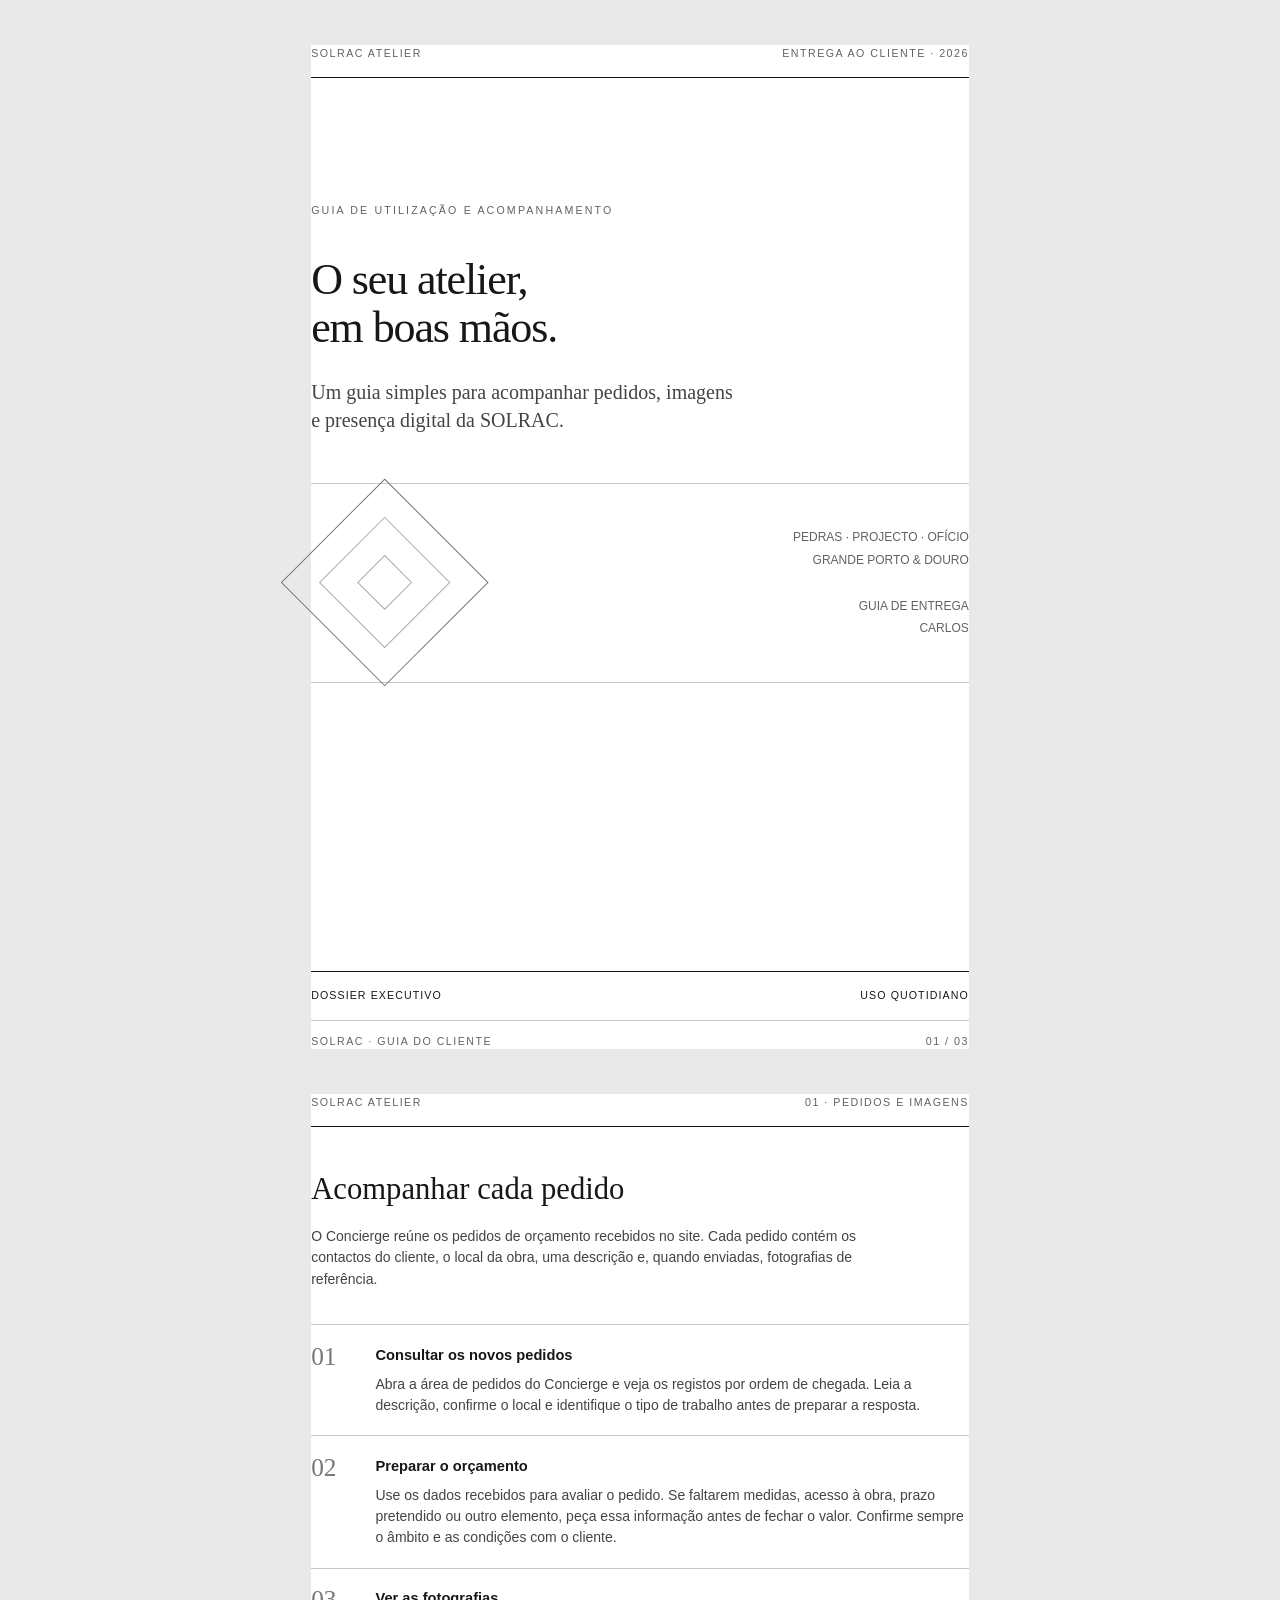
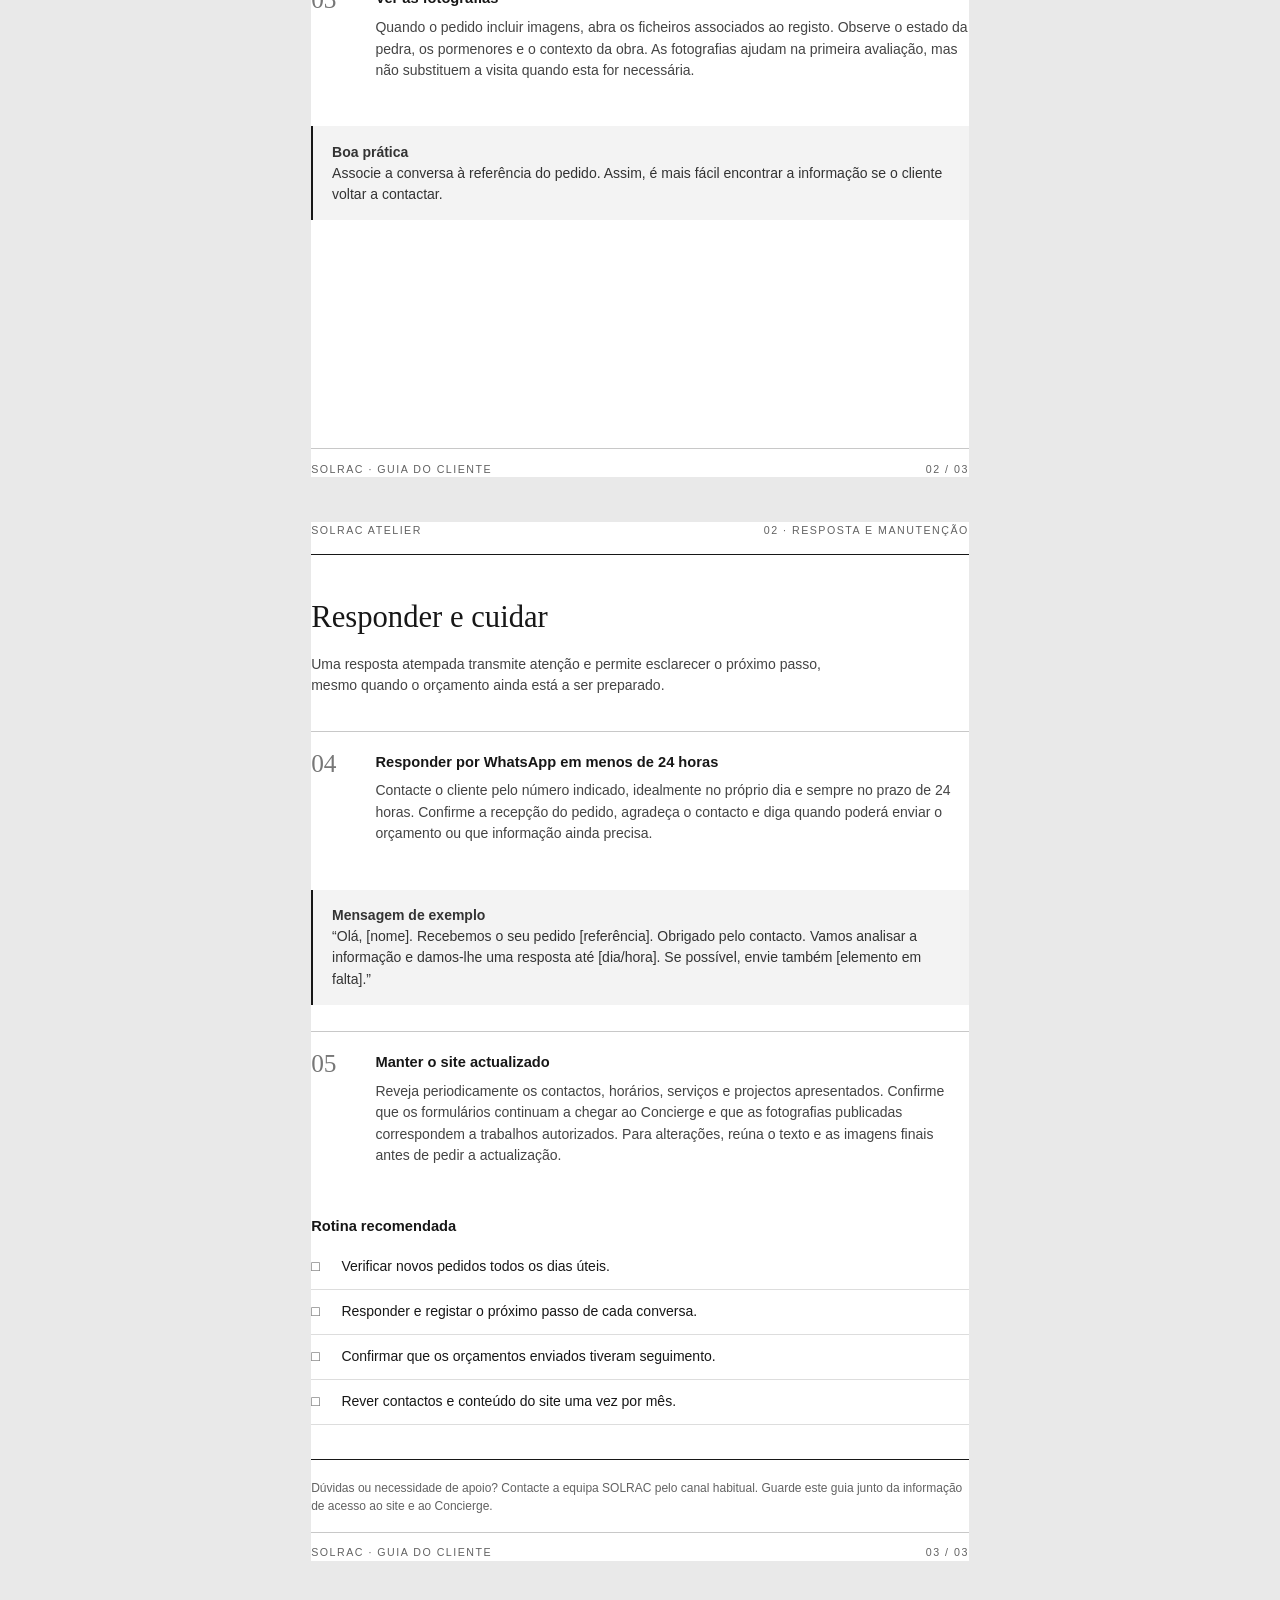
==== docs/dossier_cliente_carlos.html @ 1fbc441d "SOL-12: dossier de entrega y CLI de leads" ====
<!doctype html>
<html lang="pt-PT">
<head>
  <meta charset="utf-8">
  <meta name="viewport" content="width=device-width, initial-scale=1">
  <title>Dossier de entrega | SOLRAC Atelier</title>
  <style>
    @page { size: A4; margin: 17mm 18mm 18mm; }
    :root { color-scheme: light; --ink: #171717; --muted: #626262; --rule: #c8c8c8; --paper: #fff; }
    * { box-sizing: border-box; }
    html, body { margin: 0; background: var(--paper); color: var(--ink); }
    body { font: 10.5pt/1.52 "Arial", "Helvetica Neue", sans-serif; }
    .sheet { position: relative; min-height: 260mm; page-break-after: always; }
    .sheet:last-child { page-break-after: auto; }
    .topline, .folio { display: flex; justify-content: space-between; text-transform: uppercase; letter-spacing: .14em; font-size: 8pt; color: var(--muted); }
    .topline { border-bottom: 1px solid var(--ink); padding-bottom: 4mm; }
    .cover { display: flex; flex-direction: column; justify-content: space-between; min-height: 245mm; padding-top: 33mm; }
    .eyebrow { font-size: 8pt; letter-spacing: .2em; text-transform: uppercase; color: var(--muted); }
    h1, h2, h3, p { margin-top: 0; }
    h1 { max-width: 145mm; margin: 10mm 0 7mm; font: 400 33pt/1.08 Georgia, "Times New Roman", serif; letter-spacing: -.025em; }
    .subtitle { max-width: 115mm; font: 15pt/1.4 Georgia, "Times New Roman", serif; color: #444; }
    .cover-mark { width: 100%; height: 53mm; border-top: 1px solid var(--rule); border-bottom: 1px solid var(--rule); display: flex; align-items: center; justify-content: space-between; margin: 13mm 0; }
    .stone-mark { width: 39mm; height: 39mm; border: 1px solid #777; transform: rotate(45deg); position: relative; }
    .stone-mark::before, .stone-mark::after { content: ""; position: absolute; inset: 7mm; border: 1px solid #aaa; }
    .stone-mark::after { inset: 14mm; }
    .cover-meta { text-align: right; color: var(--muted); font-size: 9pt; line-height: 1.9; }
    .cover-footer { border-top: 1px solid var(--ink); padding-top: 4mm; display: flex; justify-content: space-between; font-size: 8pt; letter-spacing: .1em; text-transform: uppercase; }
    .folio { position: absolute; bottom: 0; left: 0; right: 0; padding-top: 3mm; border-top: 1px solid var(--rule); }
    h2 { font: 400 23pt/1.15 Georgia, "Times New Roman", serif; margin: 12mm 0 5mm; }
    h3 { font-size: 11pt; margin-bottom: 2mm; }
    .intro { color: #444; max-width: 145mm; margin-bottom: 9mm; }
    .step { display: grid; grid-template-columns: 13mm 1fr; gap: 4mm; padding: 5mm 0; border-top: 1px solid var(--rule); break-inside: avoid; }
    .num { font: 19pt/1 Georgia, serif; color: #777; }
    .step p { margin-bottom: 0; color: #444; }
    .note { margin: 7mm 0; padding: 4mm 5mm; border-left: 2px solid var(--ink); background: #f3f3f3; color: #333; break-inside: avoid; }
    .checklist { list-style: none; margin: 0; padding: 0; }
    .checklist li { padding: 3mm 0 3mm 8mm; border-bottom: 1px solid #ddd; position: relative; }
    .checklist li::before { content: "□"; position: absolute; left: 0; color: #555; }
    .contact { border-top: 1px solid var(--ink); margin-top: 9mm; padding-top: 5mm; color: var(--muted); font-size: 9pt; }
    @media screen { body { background: #e9e9e9; padding: 12mm; } .sheet { max-width: 174mm; margin: 0 auto 12mm; padding: 0 0 12mm; background: white; } }
    @media print {
      .sheet { min-height: 260mm; }
      .sheet:last-of-type h2 { margin-top: 8mm; margin-bottom: 3mm; }
      .sheet:last-of-type .intro { margin-bottom: 5mm; }
      .sheet:last-of-type .step { padding: 3mm 0; }
      .sheet:last-of-type .note { margin: 4mm 0; padding: 3mm 4mm; }
      .sheet:last-of-type .checklist li { padding-top: 2mm; padding-bottom: 2mm; }
      .sheet:last-of-type .contact { margin-top: 5mm; padding-top: 3mm; }
    }
  </style>
</head>
<body>
  <section class="sheet">
    <div class="topline"><span>SOLRAC Atelier</span><span>Entrega ao cliente · 2026</span></div>
    <div class="cover">
      <div>
        <div class="eyebrow">Guia de utilização e acompanhamento</div>
        <h1>O seu atelier,<br>em boas mãos.</h1>
        <p class="subtitle">Um guia simples para acompanhar pedidos, imagens e presença digital da SOLRAC.</p>
        <div class="cover-mark"><div class="stone-mark" aria-hidden="true"></div><div class="cover-meta">PEDRAS · PROJECTO · OFÍCIO<br>GRANDE PORTO &amp; DOURO<br><br>GUIA DE ENTREGA<br>CARLOS</div></div>
      </div>
      <div class="cover-footer"><span>Dossier executivo</span><span>Uso quotidiano</span></div>
    </div>
    <div class="folio"><span>SOLRAC · GUIA DO CLIENTE</span><span>01 / 03</span></div>
  </section>

  <section class="sheet">
    <div class="topline"><span>SOLRAC Atelier</span><span>01 · Pedidos e imagens</span></div>
    <h2>Acompanhar cada pedido</h2>
    <p class="intro">O Concierge reúne os pedidos de orçamento recebidos no site. Cada pedido contém os contactos do cliente, o local da obra, uma descrição e, quando enviadas, fotografias de referência.</p>
    <div class="step"><div class="num">01</div><div><h3>Consultar os novos pedidos</h3><p>Abra a área de pedidos do Concierge e veja os registos por ordem de chegada. Leia a descrição, confirme o local e identifique o tipo de trabalho antes de preparar a resposta.</p></div></div>
    <div class="step"><div class="num">02</div><div><h3>Preparar o orçamento</h3><p>Use os dados recebidos para avaliar o pedido. Se faltarem medidas, acesso à obra, prazo pretendido ou outro elemento, peça essa informação antes de fechar o valor. Confirme sempre o âmbito e as condições com o cliente.</p></div></div>
    <div class="step"><div class="num">03</div><div><h3>Ver as fotografias</h3><p>Quando o pedido incluir imagens, abra os ficheiros associados ao registo. Observe o estado da pedra, os pormenores e o contexto da obra. As fotografias ajudam na primeira avaliação, mas não substituem a visita quando esta for necessária.</p></div></div>
    <div class="note"><strong>Boa prática</strong><br>Associe a conversa à referência do pedido. Assim, é mais fácil encontrar a informação se o cliente voltar a contactar.</div>
    <div class="folio"><span>SOLRAC · GUIA DO CLIENTE</span><span>02 / 03</span></div>
  </section>

  <section class="sheet">
    <div class="topline"><span>SOLRAC Atelier</span><span>02 · Resposta e manutenção</span></div>
    <h2>Responder e cuidar</h2>
    <p class="intro">Uma resposta atempada transmite atenção e permite esclarecer o próximo passo, mesmo quando o orçamento ainda está a ser preparado.</p>
    <div class="step"><div class="num">04</div><div><h3>Responder por WhatsApp em menos de 24 horas</h3><p>Contacte o cliente pelo número indicado, idealmente no próprio dia e sempre no prazo de 24 horas. Confirme a recepção do pedido, agradeça o contacto e diga quando poderá enviar o orçamento ou que informação ainda precisa.</p></div></div>
    <div class="note"><strong>Mensagem de exemplo</strong><br>“Olá, [nome]. Recebemos o seu pedido [referência]. Obrigado pelo contacto. Vamos analisar a informação e damos-lhe uma resposta até [dia/hora]. Se possível, envie também [elemento em falta].”</div>
    <div class="step"><div class="num">05</div><div><h3>Manter o site actualizado</h3><p>Reveja periodicamente os contactos, horários, serviços e projectos apresentados. Confirme que os formulários continuam a chegar ao Concierge e que as fotografias publicadas correspondem a trabalhos autorizados. Para alterações, reúna o texto e as imagens finais antes de pedir a actualização.</p></div></div>
    <h3 style="margin-top:8mm">Rotina recomendada</h3>
    <ul class="checklist"><li>Verificar novos pedidos todos os dias úteis.</li><li>Responder e registar o próximo passo de cada conversa.</li><li>Confirmar que os orçamentos enviados tiveram seguimento.</li><li>Rever contactos e conteúdo do site uma vez por mês.</li></ul>
    <div class="contact">Dúvidas ou necessidade de apoio? Contacte a equipa SOLRAC pelo canal habitual. Guarde este guia junto da informação de acesso ao site e ao Concierge.</div>
    <div class="folio"><span>SOLRAC · GUIA DO CLIENTE</span><span>03 / 03</span></div>
  </section>
</body>
</html>
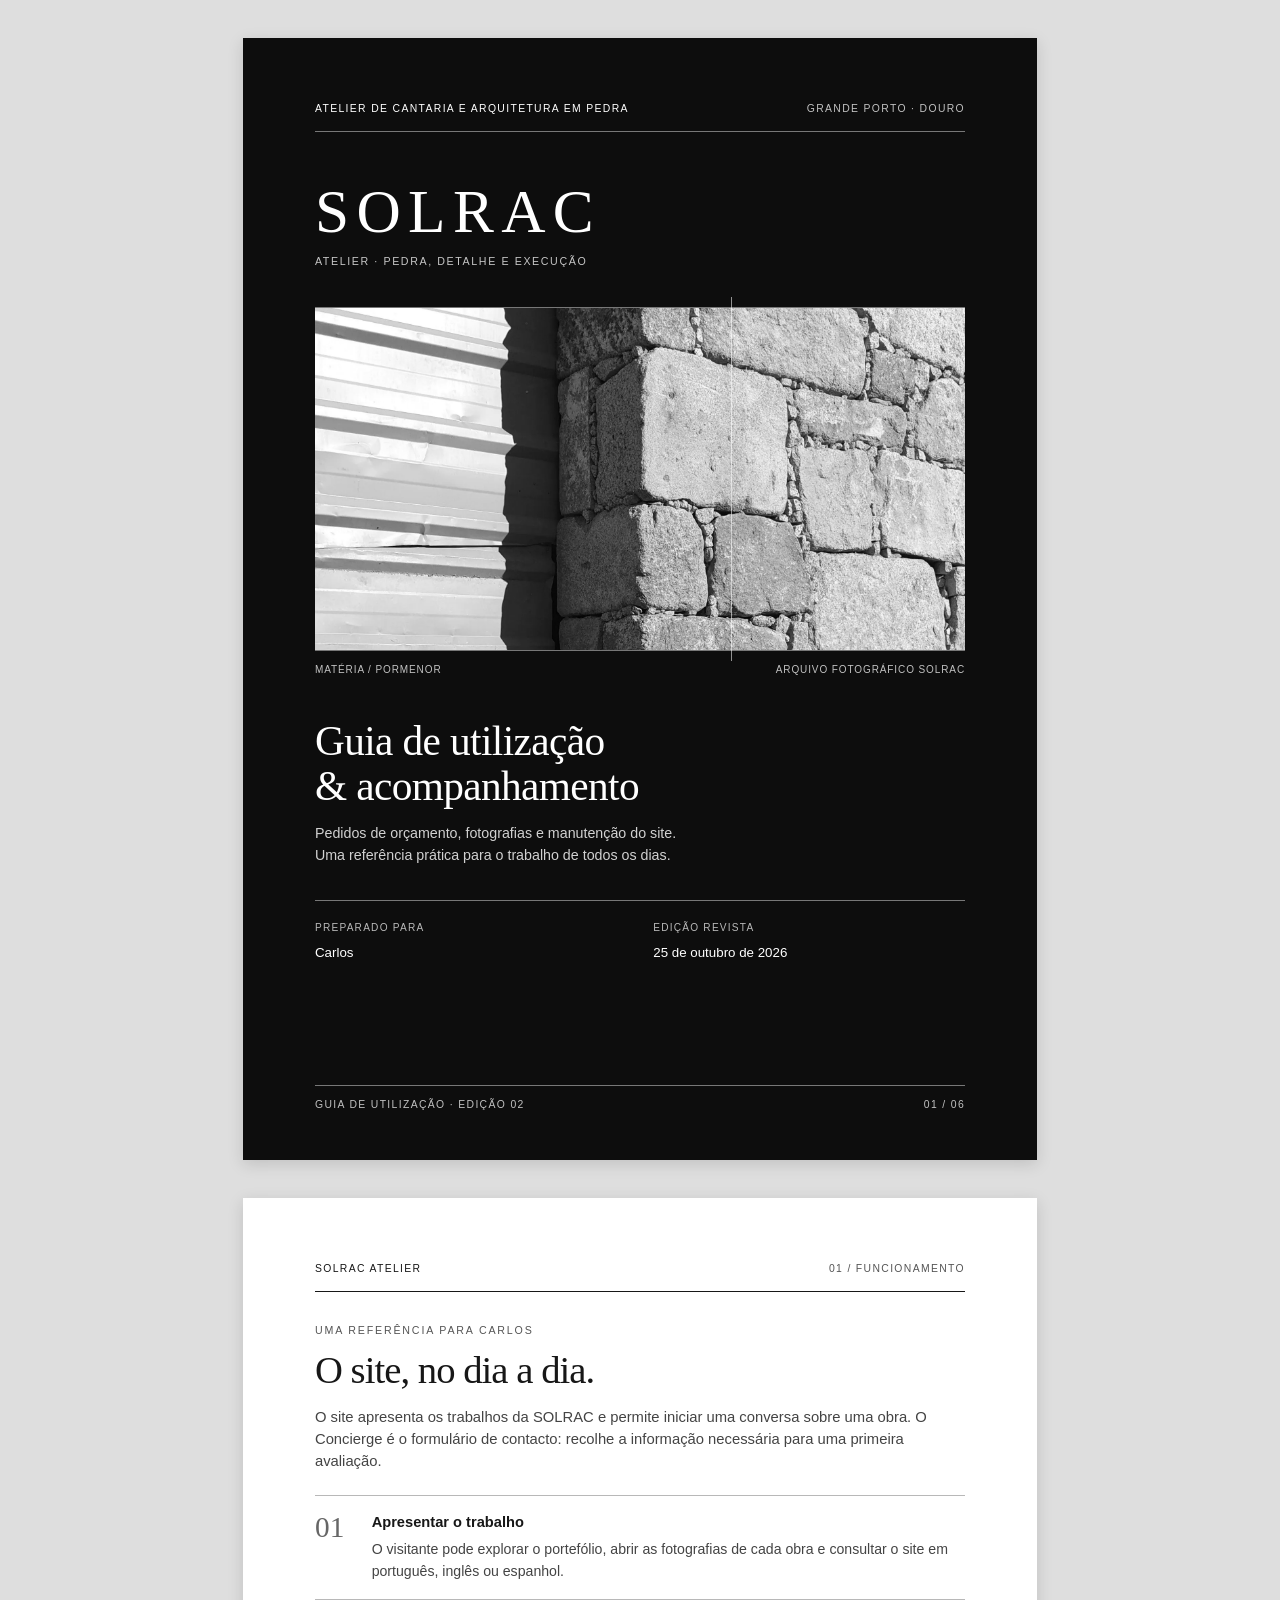
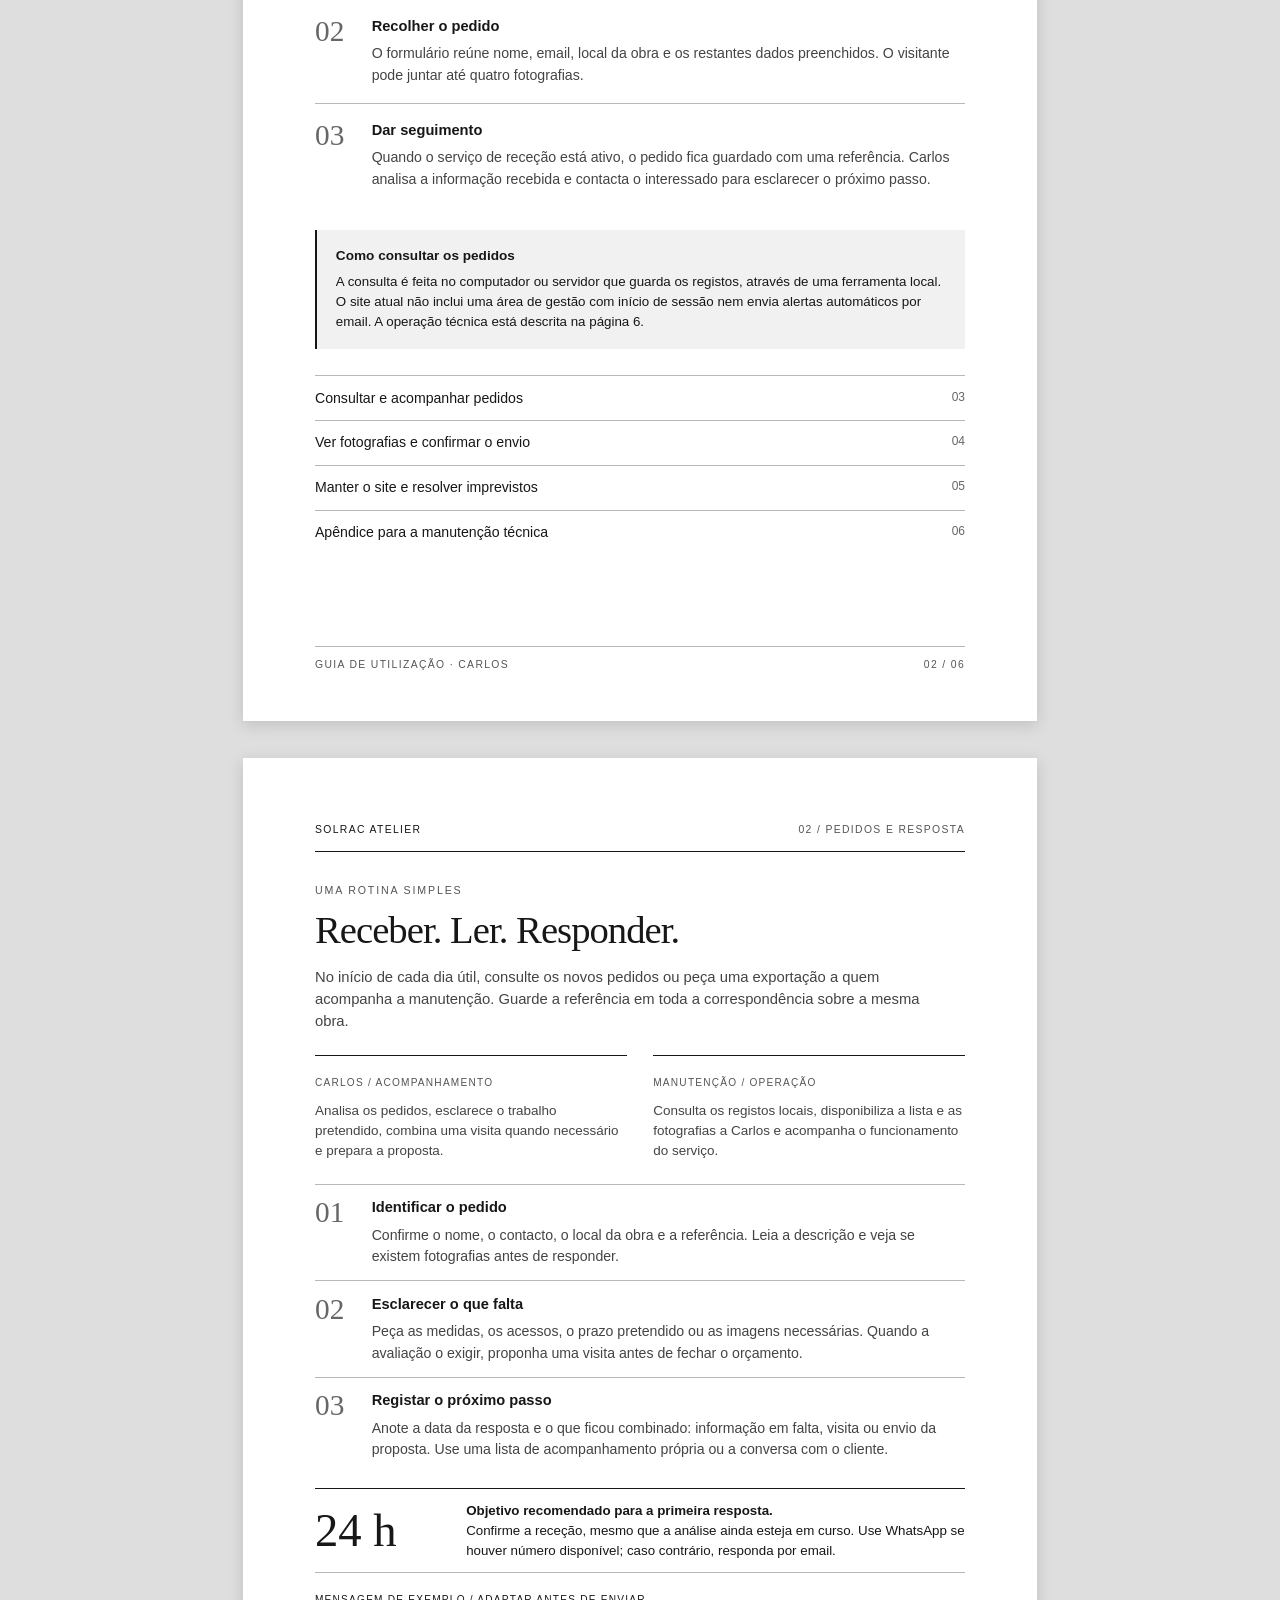
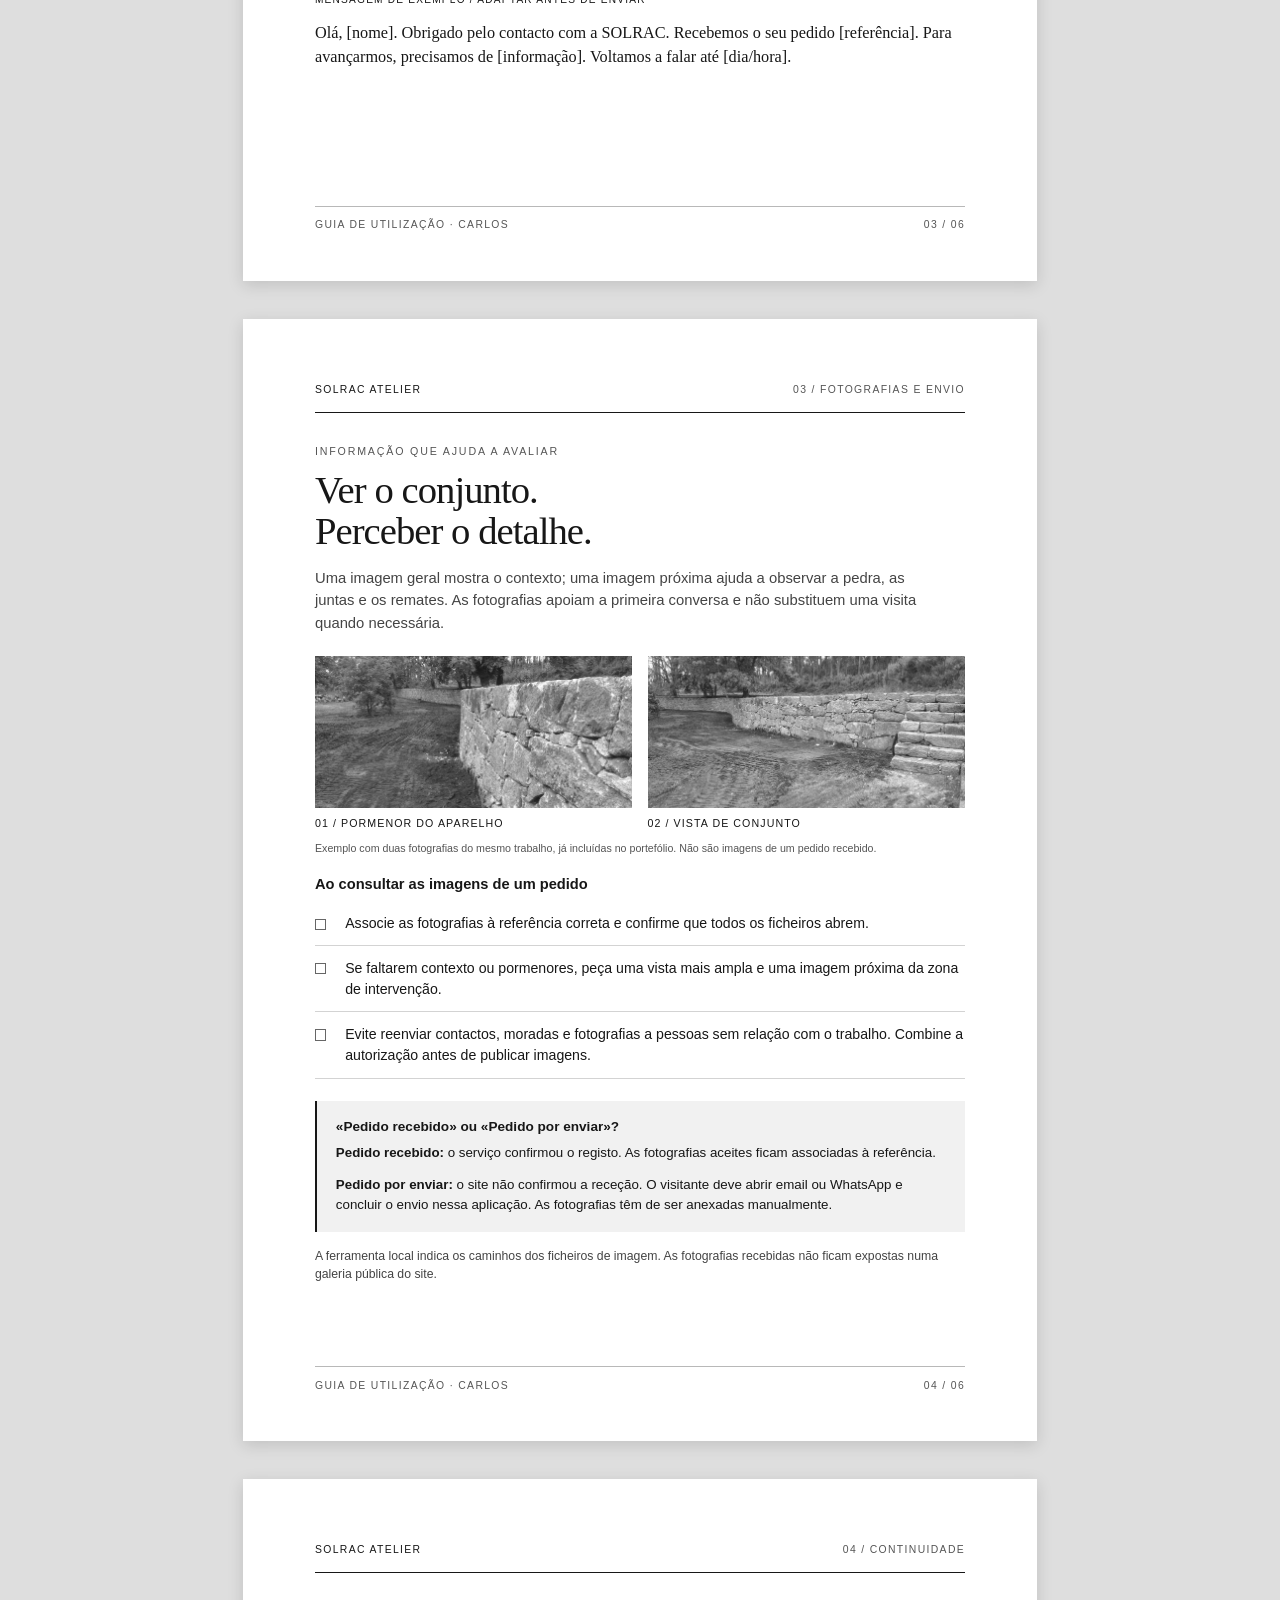
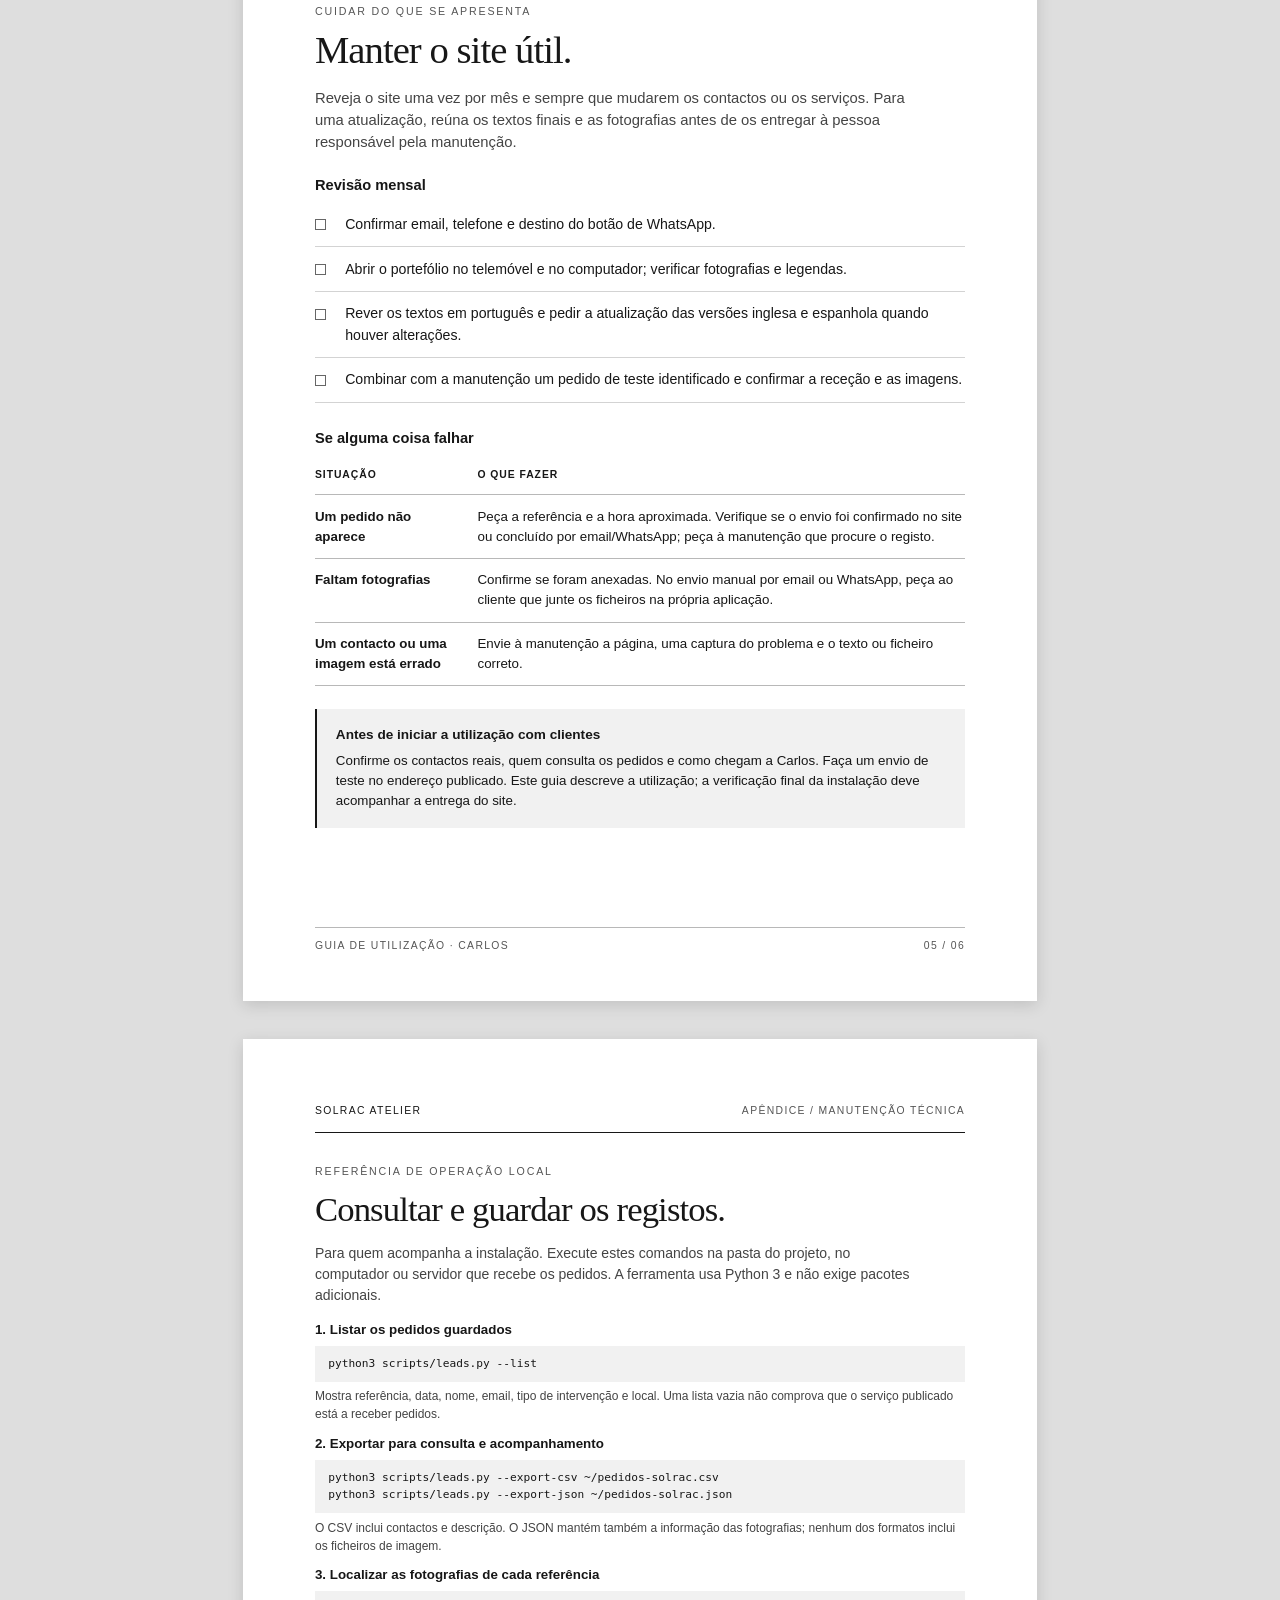
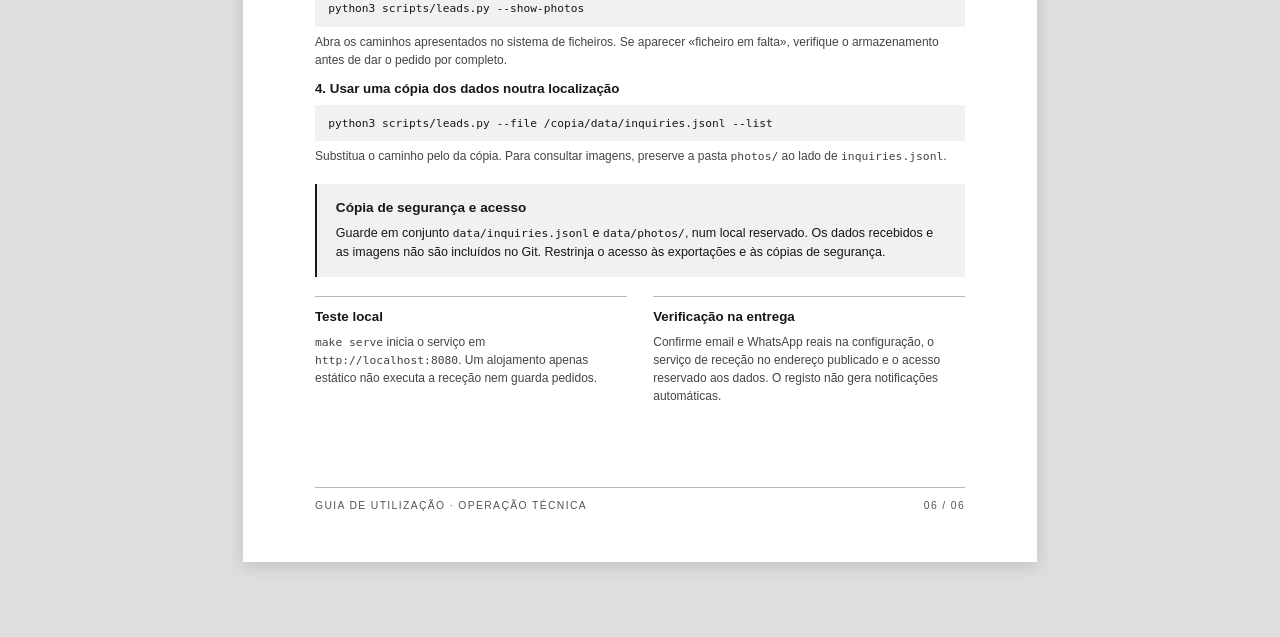
==== commit dec9d147: "SOL-12-REV: rehacer y verificar el dossier de Carlos" ====
--- a/docs/dossier_cliente_carlos.html
+++ b/docs/dossier_cliente_carlos.html
@@ -1,91 +1,210 @@
 <!doctype html>
 <html lang="pt-PT">
 <head>
-  <meta charset="utf-8">
-  <meta name="viewport" content="width=device-width, initial-scale=1">
-  <title>Dossier de entrega | SOLRAC Atelier</title>
-  <style>
-    @page { size: A4; margin: 17mm 18mm 18mm; }
-    :root { color-scheme: light; --ink: #171717; --muted: #626262; --rule: #c8c8c8; --paper: #fff; }
-    * { box-sizing: border-box; }
-    html, body { margin: 0; background: var(--paper); color: var(--ink); }
-    body { font: 10.5pt/1.52 "Arial", "Helvetica Neue", sans-serif; }
-    .sheet { position: relative; min-height: 260mm; page-break-after: always; }
-    .sheet:last-child { page-break-after: auto; }
-    .topline, .folio { display: flex; justify-content: space-between; text-transform: uppercase; letter-spacing: .14em; font-size: 8pt; color: var(--muted); }
-    .topline { border-bottom: 1px solid var(--ink); padding-bottom: 4mm; }
-    .cover { display: flex; flex-direction: column; justify-content: space-between; min-height: 245mm; padding-top: 33mm; }
-    .eyebrow { font-size: 8pt; letter-spacing: .2em; text-transform: uppercase; color: var(--muted); }
-    h1, h2, h3, p { margin-top: 0; }
-    h1 { max-width: 145mm; margin: 10mm 0 7mm; font: 400 33pt/1.08 Georgia, "Times New Roman", serif; letter-spacing: -.025em; }
-    .subtitle { max-width: 115mm; font: 15pt/1.4 Georgia, "Times New Roman", serif; color: #444; }
-    .cover-mark { width: 100%; height: 53mm; border-top: 1px solid var(--rule); border-bottom: 1px solid var(--rule); display: flex; align-items: center; justify-content: space-between; margin: 13mm 0; }
-    .stone-mark { width: 39mm; height: 39mm; border: 1px solid #777; transform: rotate(45deg); position: relative; }
-    .stone-mark::before, .stone-mark::after { content: ""; position: absolute; inset: 7mm; border: 1px solid #aaa; }
-    .stone-mark::after { inset: 14mm; }
-    .cover-meta { text-align: right; color: var(--muted); font-size: 9pt; line-height: 1.9; }
-    .cover-footer { border-top: 1px solid var(--ink); padding-top: 4mm; display: flex; justify-content: space-between; font-size: 8pt; letter-spacing: .1em; text-transform: uppercase; }
-    .folio { position: absolute; bottom: 0; left: 0; right: 0; padding-top: 3mm; border-top: 1px solid var(--rule); }
-    h2 { font: 400 23pt/1.15 Georgia, "Times New Roman", serif; margin: 12mm 0 5mm; }
-    h3 { font-size: 11pt; margin-bottom: 2mm; }
-    .intro { color: #444; max-width: 145mm; margin-bottom: 9mm; }
-    .step { display: grid; grid-template-columns: 13mm 1fr; gap: 4mm; padding: 5mm 0; border-top: 1px solid var(--rule); break-inside: avoid; }
-    .num { font: 19pt/1 Georgia, serif; color: #777; }
-    .step p { margin-bottom: 0; color: #444; }
-    .note { margin: 7mm 0; padding: 4mm 5mm; border-left: 2px solid var(--ink); background: #f3f3f3; color: #333; break-inside: avoid; }
-    .checklist { list-style: none; margin: 0; padding: 0; }
-    .checklist li { padding: 3mm 0 3mm 8mm; border-bottom: 1px solid #ddd; position: relative; }
-    .checklist li::before { content: "□"; position: absolute; left: 0; color: #555; }
-    .contact { border-top: 1px solid var(--ink); margin-top: 9mm; padding-top: 5mm; color: var(--muted); font-size: 9pt; }
-    @media screen { body { background: #e9e9e9; padding: 12mm; } .sheet { max-width: 174mm; margin: 0 auto 12mm; padding: 0 0 12mm; background: white; } }
-    @media print {
-      .sheet { min-height: 260mm; }
-      .sheet:last-of-type h2 { margin-top: 8mm; margin-bottom: 3mm; }
-      .sheet:last-of-type .intro { margin-bottom: 5mm; }
-      .sheet:last-of-type .step { padding: 3mm 0; }
-      .sheet:last-of-type .note { margin: 4mm 0; padding: 3mm 4mm; }
-      .sheet:last-of-type .checklist li { padding-top: 2mm; padding-bottom: 2mm; }
-      .sheet:last-of-type .contact { margin-top: 5mm; padding-top: 3mm; }
-    }
-  </style>
+<meta charset="utf-8">
+<meta name="viewport" content="width=device-width, initial-scale=1">
+<meta name="description" content="Guia SOLRAC para Carlos: pedidos, fotografias, acompanhamento e manutenção. Inclui apêndice de operação técnica.">
+<title>SOLRAC Atelier | Guia de utilização para Carlos</title>
+<style>
+@page { size: A4; margin: 0; }
+:root { color-scheme: light; --ink: #171717; --muted: #555; --rule: #b8b8b8; --soft: #f1f1f1; }
+* { box-sizing: border-box; }
+html,body { margin:0; padding:0; color:var(--ink); background:#fff; }
+body { font:10.6pt/1.5 Arial,"Liberation Sans",sans-serif; -webkit-print-color-adjust:exact; print-color-adjust:exact; }
+.sheet { position:relative; width:210mm; height:297mm; padding:17mm 19mm 22mm; break-after:page; }
+.sheet:last-child { break-after:auto; }
+.running-head,.folio { display:flex; justify-content:space-between; align-items:baseline; gap:8mm; font-size:7.8pt; line-height:1.3; text-transform:uppercase; letter-spacing:.13em; }
+.running-head { padding-bottom:4mm; border-bottom:.3mm solid var(--ink); }
+.running-head span:last-child { text-align:right; color:var(--muted); }
+.folio { position:absolute; bottom:13mm; left:19mm; right:19mm; padding-top:3mm; border-top:.2mm solid var(--rule); color:var(--muted); }
+h1,h2,h3,p,figure { margin:0; }
+h1,h2 { font-family:Georgia,"Liberation Serif",serif; font-weight:400; }
+h2 { margin:3mm 0 4mm; font-size:29pt; line-height:1.06; letter-spacing:-.025em; }
+h3 { margin-bottom:2mm; font-size:11pt; line-height:1.3; }
+p+p { margin-top:3mm; }
+.kicker { margin-top:8mm; color:var(--muted); font-size:8pt; letter-spacing:.17em; text-transform:uppercase; }
+.intro { max-width:162mm; margin-bottom:6mm; color:#444; font-size:11.1pt; line-height:1.5; }
+.small { font-size:9.2pt; line-height:1.5; color:#444; }
+.rule { border-top:.2mm solid var(--rule); }
+.two-col { display:grid; grid-template-columns:repeat(2,minmax(0,1fr)); gap:7mm; }
+.note { margin-top:6mm; padding:4.5mm 5mm; border-left:.7mm solid var(--ink); background:var(--soft); }
+.note h3 { font-size:10.2pt; }
+.note p { font-size:10pt; line-height:1.5; }
+.steps { counter-reset:step; }
+.step { display:grid; grid-template-columns:11mm 1fr; column-gap:4mm; padding:4.5mm 0; border-top:.2mm solid var(--rule); break-inside:avoid; }
+.step::before { counter-increment:step; content:"0" counter(step); color:#666; font:22pt/1 Georgia,"Liberation Serif",serif; }
+.step p { color:#444; }
+.requests .step { padding:3.5mm 0; }
+.rows { margin:0; padding:0; list-style:none; }
+.rows li { display:grid; grid-template-columns:5mm 1fr; gap:3mm; padding:3mm 0; border-bottom:.2mm solid #d3d3d3; break-inside:avoid; }
+.rows li::before { content:""; display:block; width:2.4mm; height:2.4mm; border:.25mm solid #666; margin-top:1.5mm; }
+.tag { display:inline-block; font-size:7.6pt; line-height:1.2; text-transform:uppercase; letter-spacing:.12em; }
+.path { font:8.5pt/1.45 "DejaVu Sans Mono",monospace; }
+pre { margin:2mm 0 0; padding:3mm 3.5mm; background:var(--soft); font:8.4pt/1.55 "DejaVu Sans Mono",monospace; white-space:pre-wrap; overflow-wrap:anywhere; }
+a { color:inherit; text-decoration:none; }
+table { width:100%; border-collapse:collapse; font-size:10pt; line-height:1.5; }
+th,td { text-align:left; vertical-align:top; padding:3mm 0; border-bottom:.2mm solid var(--rule); }
+th { font-size:7.8pt; text-transform:uppercase; letter-spacing:.09em; }
+td:first-child { width:43mm; padding-right:5mm; font-weight:700; }
+.cover { background:#0d0d0d; color:#fff; }
+.cover .running-head { border-color:#777; }
+.cover .running-head span:last-child,.cover .folio { color:#c1c1c1; }
+.cover .folio { border-color:#777; }
+.wordmark { margin-top:13mm; font:46pt/1 Georgia,"Liberation Serif",serif; letter-spacing:.12em; }
+.brand-line { margin-top:3mm; color:#c6c6c6; font-size:8pt; text-transform:uppercase; letter-spacing:.15em; }
+.cover-image { position:relative; margin-top:10mm; height:91mm; border-top:.25mm solid #777; border-bottom:.25mm solid #777; }
+.cover-image img { display:block; width:100%; height:100%; object-fit:cover; object-position:68% 42%; filter:grayscale(1); }
+.cover-image::after { content:""; position:absolute; left:64%; top:-3mm; bottom:-3mm; width:.2mm; background:rgba(255,255,255,.55); }
+.cover-caption { margin-top:3mm; display:flex; justify-content:space-between; color:#c1c1c1; font-size:7.5pt; letter-spacing:.09em; text-transform:uppercase; }
+.cover h1 { margin-top:11mm; font-size:31pt; line-height:1.08; letter-spacing:-.015em; }
+.cover-subtitle { margin-top:4mm; max-width:145mm; font-size:10.7pt; line-height:1.5; color:#d1d1d1; }
+.cover-meta { display:grid; grid-template-columns:1fr 1fr; gap:7mm; margin-top:9mm; padding-top:4mm; border-top:.2mm solid #777; }
+.cover-meta p { margin-top:1.5mm; font-size:10pt; }
+.cover-meta .tag { color:#b9b9b9; }
+.contents { margin-top:7mm; }
+.contents a { display:flex; justify-content:space-between; gap:8mm; padding:3mm 0; border-top:.2mm solid var(--rule); }
+.contents .num { color:#666; font-size:9pt; }
+.role { padding-top:4mm; border-top:.3mm solid var(--ink); }
+.role p { color:#444; font-size:10.1pt; }
+.role .tag { margin-bottom:3mm; color:#555; }
+.response-target { display:grid; grid-template-columns:35mm 1fr; align-items:center; gap:5mm; margin:4mm 0; padding:3mm 0; border-top:.3mm solid var(--ink); border-bottom:.2mm solid var(--rule); }
+.response-target .value { font:35pt/1 Georgia,"Liberation Serif",serif; }
+.response-target p { font-size:10pt; }
+blockquote { margin:3mm 0 0; font:12.2pt/1.5 Georgia,"Liberation Serif",serif; }
+.photo-pair { margin:5mm 0 4mm; }
+.photo-pair .two-col { gap:4mm; }
+.photo-pair img { display:block; width:100%; height:40mm; object-fit:cover; filter:grayscale(1); }
+figcaption { margin-top:2.5mm; color:#555; font-size:8pt; line-height:1.45; }
+.photo-label { margin-top:2mm; font-size:8pt; text-transform:uppercase; letter-spacing:.1em; }
+.technical h2 { font-size:26pt; }
+.command { margin-top:3mm; break-inside:avoid; }
+.technical pre { padding:2.5mm 3.5mm; }
+.command h3 { margin:0; font-size:10pt; }
+.technical .intro { margin-bottom:4mm; font-size:10.5pt; }
+.technical .note { margin-top:5mm; padding:4mm 5mm; }
+.technical .note p { font-size:9.4pt; }
+.technical .small { font-size:9pt; }
+@media screen {
+ body { background:#dedede; padding:10mm 0; }
+ .sheet { background:#fff; margin:0 auto 10mm; box-shadow:0 1mm 4mm #0002; }
+ .sheet.cover { background:#0d0d0d; }
+}
+</style>
 </head>
 <body>
-  <section class="sheet">
-    <div class="topline"><span>SOLRAC Atelier</span><span>Entrega ao cliente · 2026</span></div>
-    <div class="cover">
-      <div>
-        <div class="eyebrow">Guia de utilização e acompanhamento</div>
-        <h1>O seu atelier,<br>em boas mãos.</h1>
-        <p class="subtitle">Um guia simples para acompanhar pedidos, imagens e presença digital da SOLRAC.</p>
-        <div class="cover-mark"><div class="stone-mark" aria-hidden="true"></div><div class="cover-meta">PEDRAS · PROJECTO · OFÍCIO<br>GRANDE PORTO &amp; DOURO<br><br>GUIA DE ENTREGA<br>CARLOS</div></div>
-      </div>
-      <div class="cover-footer"><span>Dossier executivo</span><span>Uso quotidiano</span></div>
-    </div>
-    <div class="folio"><span>SOLRAC · GUIA DO CLIENTE</span><span>01 / 03</span></div>
-  </section>
-
-  <section class="sheet">
-    <div class="topline"><span>SOLRAC Atelier</span><span>01 · Pedidos e imagens</span></div>
-    <h2>Acompanhar cada pedido</h2>
-    <p class="intro">O Concierge reúne os pedidos de orçamento recebidos no site. Cada pedido contém os contactos do cliente, o local da obra, uma descrição e, quando enviadas, fotografias de referência.</p>
-    <div class="step"><div class="num">01</div><div><h3>Consultar os novos pedidos</h3><p>Abra a área de pedidos do Concierge e veja os registos por ordem de chegada. Leia a descrição, confirme o local e identifique o tipo de trabalho antes de preparar a resposta.</p></div></div>
-    <div class="step"><div class="num">02</div><div><h3>Preparar o orçamento</h3><p>Use os dados recebidos para avaliar o pedido. Se faltarem medidas, acesso à obra, prazo pretendido ou outro elemento, peça essa informação antes de fechar o valor. Confirme sempre o âmbito e as condições com o cliente.</p></div></div>
-    <div class="step"><div class="num">03</div><div><h3>Ver as fotografias</h3><p>Quando o pedido incluir imagens, abra os ficheiros associados ao registo. Observe o estado da pedra, os pormenores e o contexto da obra. As fotografias ajudam na primeira avaliação, mas não substituem a visita quando esta for necessária.</p></div></div>
-    <div class="note"><strong>Boa prática</strong><br>Associe a conversa à referência do pedido. Assim, é mais fácil encontrar a informação se o cliente voltar a contactar.</div>
-    <div class="folio"><span>SOLRAC · GUIA DO CLIENTE</span><span>02 / 03</span></div>
-  </section>
-
-  <section class="sheet">
-    <div class="topline"><span>SOLRAC Atelier</span><span>02 · Resposta e manutenção</span></div>
-    <h2>Responder e cuidar</h2>
-    <p class="intro">Uma resposta atempada transmite atenção e permite esclarecer o próximo passo, mesmo quando o orçamento ainda está a ser preparado.</p>
-    <div class="step"><div class="num">04</div><div><h3>Responder por WhatsApp em menos de 24 horas</h3><p>Contacte o cliente pelo número indicado, idealmente no próprio dia e sempre no prazo de 24 horas. Confirme a recepção do pedido, agradeça o contacto e diga quando poderá enviar o orçamento ou que informação ainda precisa.</p></div></div>
-    <div class="note"><strong>Mensagem de exemplo</strong><br>“Olá, [nome]. Recebemos o seu pedido [referência]. Obrigado pelo contacto. Vamos analisar a informação e damos-lhe uma resposta até [dia/hora]. Se possível, envie também [elemento em falta].”</div>
-    <div class="step"><div class="num">05</div><div><h3>Manter o site actualizado</h3><p>Reveja periodicamente os contactos, horários, serviços e projectos apresentados. Confirme que os formulários continuam a chegar ao Concierge e que as fotografias publicadas correspondem a trabalhos autorizados. Para alterações, reúna o texto e as imagens finais antes de pedir a actualização.</p></div></div>
-    <h3 style="margin-top:8mm">Rotina recomendada</h3>
-    <ul class="checklist"><li>Verificar novos pedidos todos os dias úteis.</li><li>Responder e registar o próximo passo de cada conversa.</li><li>Confirmar que os orçamentos enviados tiveram seguimento.</li><li>Rever contactos e conteúdo do site uma vez por mês.</li></ul>
-    <div class="contact">Dúvidas ou necessidade de apoio? Contacte a equipa SOLRAC pelo canal habitual. Guarde este guia junto da informação de acesso ao site e ao Concierge.</div>
-    <div class="folio"><span>SOLRAC · GUIA DO CLIENTE</span><span>03 / 03</span></div>
-  </section>
+<section class="sheet cover" id="capa" aria-labelledby="cover-title">
+<header class="running-head"><span>Atelier de cantaria e arquitetura em pedra</span><span>Grande Porto · Douro</span></header>
+<div class="wordmark">SOLRAC</div>
+<p class="brand-line">Atelier · Pedra, detalhe e execução</p>
+<figure class="cover-image"><img src="../assets/images/hero/cantaria-esquina-1920.webp" alt="Pormenor de uma esquina em pedra, com diferentes tamanhos e texturas de blocos."></figure>
+<div class="cover-caption"><span>Matéria / pormenor</span><span>Arquivo fotográfico SOLRAC</span></div>
+<h1 id="cover-title">Guia de utilização<br>&amp; acompanhamento</h1>
+<p class="cover-subtitle">Pedidos de orçamento, fotografias e manutenção do site.<br>Uma referência prática para o trabalho de todos os dias.</p>
+<div class="cover-meta"><div><span class="tag">Preparado para</span><p>Carlos</p></div><div><span class="tag">Edição revista</span><p>25 de outubro de 2026</p></div></div>
+<footer class="folio"><span>Guia de utilização · Edição 02</span><span>01 / 06</span></footer>
+</section>
+
+<section class="sheet" id="funcionamento" aria-labelledby="site-title">
+<header class="running-head"><span>SOLRAC Atelier</span><span>01 / Funcionamento</span></header>
+<p class="kicker">Uma referência para Carlos</p>
+<h2 id="site-title">O site, no dia a dia.</h2>
+<p class="intro">O site apresenta os trabalhos da SOLRAC e permite iniciar uma conversa sobre uma obra. O Concierge é o formulário de contacto: recolhe a informação necessária para uma primeira avaliação.</p>
+<div class="steps">
+<div class="step"><div><h3>Apresentar o trabalho</h3><p>O visitante pode explorar o portefólio, abrir as fotografias de cada obra e consultar o site em português, inglês ou espanhol.</p></div></div>
+<div class="step"><div><h3>Recolher o pedido</h3><p>O formulário reúne nome, email, local da obra e os restantes dados preenchidos. O visitante pode juntar até quatro fotografias.</p></div></div>
+<div class="step"><div><h3>Dar seguimento</h3><p>Quando o serviço de receção está ativo, o pedido fica guardado com uma referência. Carlos analisa a informação recebida e contacta o interessado para esclarecer o próximo passo.</p></div></div>
+</div>
+<div class="note"><h3>Como consultar os pedidos</h3><p>A consulta é feita no computador ou servidor que guarda os registos, através de uma ferramenta local. O site atual não inclui uma área de gestão com início de sessão nem envia alertas automáticos por email. A operação técnica está descrita na página 6.</p></div>
+<nav class="contents" aria-label="Conteúdo deste guia">
+<a href="#pedidos"><span>Consultar e acompanhar pedidos</span><span class="num">03</span></a>
+<a href="#fotografias"><span>Ver fotografias e confirmar o envio</span><span class="num">04</span></a>
+<a href="#manutencao"><span>Manter o site e resolver imprevistos</span><span class="num">05</span></a>
+<a href="#operacao"><span>Apêndice para a manutenção técnica</span><span class="num">06</span></a>
+</nav>
+<footer class="folio"><span>Guia de utilização · Carlos</span><span>02 / 06</span></footer>
+</section>
+
+<section class="sheet requests" id="pedidos" aria-labelledby="requests-title">
+<header class="running-head"><span>SOLRAC Atelier</span><span>02 / Pedidos e resposta</span></header>
+<p class="kicker">Uma rotina simples</p>
+<h2 id="requests-title">Receber. Ler. Responder.</h2>
+<p class="intro">No início de cada dia útil, consulte os novos pedidos ou peça uma exportação a quem acompanha a manutenção. Guarde a referência em toda a correspondência sobre a mesma obra.</p>
+<div class="two-col">
+<div class="role"><span class="tag">Carlos / acompanhamento</span><p>Analisa os pedidos, esclarece o trabalho pretendido, combina uma visita quando necessário e prepara a proposta.</p></div>
+<div class="role"><span class="tag">Manutenção / operação</span><p>Consulta os registos locais, disponibiliza a lista e as fotografias a Carlos e acompanha o funcionamento do serviço.</p></div>
+</div>
+<div class="steps" style="margin-top:6mm">
+<div class="step"><div><h3>Identificar o pedido</h3><p>Confirme o nome, o contacto, o local da obra e a referência. Leia a descrição e veja se existem fotografias antes de responder.</p></div></div>
+<div class="step"><div><h3>Esclarecer o que falta</h3><p>Peça as medidas, os acessos, o prazo pretendido ou as imagens necessárias. Quando a avaliação o exigir, proponha uma visita antes de fechar o orçamento.</p></div></div>
+<div class="step"><div><h3>Registar o próximo passo</h3><p>Anote a data da resposta e o que ficou combinado: informação em falta, visita ou envio da proposta. Use uma lista de acompanhamento própria ou a conversa com o cliente.</p></div></div>
+</div>
+<div class="response-target"><div class="value">24 h</div><p><strong>Objetivo recomendado para a primeira resposta.</strong><br>Confirme a receção, mesmo que a análise ainda esteja em curso. Use WhatsApp se houver número disponível; caso contrário, responda por email.</p></div>
+<span class="tag">Mensagem de exemplo / adaptar antes de enviar</span>
+<blockquote>Olá, [nome]. Obrigado pelo contacto com a SOLRAC. Recebemos o seu pedido [referência]. Para avançarmos, precisamos de [informação]. Voltamos a falar até [dia/hora].</blockquote>
+<footer class="folio"><span>Guia de utilização · Carlos</span><span>03 / 06</span></footer>
+</section>
+
+<section class="sheet" id="fotografias" aria-labelledby="photos-title">
+<header class="running-head"><span>SOLRAC Atelier</span><span>03 / Fotografias e envio</span></header>
+<p class="kicker">Informação que ajuda a avaliar</p>
+<h2 id="photos-title">Ver o conjunto.<br>Perceber o detalhe.</h2>
+<p class="intro">Uma imagem geral mostra o contexto; uma imagem próxima ajuda a observar a pedra, as juntas e os remates. As fotografias apoiam a primeira conversa e não substituem uma visita quando necessária.</p>
+<figure class="photo-pair">
+<div class="two-col"><div><img src="../assets/images/muros/muro-curvo-1280.webp" alt="Pormenor do aparelho de pedra do muro curvo, no portefólio SOLRAC."><p class="photo-label">01 / Pormenor do aparelho</p></div><div><img src="../assets/images/muros/muro-curvo-vista-2-1280.webp" alt="Vista de conjunto do mesmo muro curvo, no portefólio SOLRAC."><p class="photo-label">02 / Vista de conjunto</p></div></div>
+<figcaption>Exemplo com duas fotografias do mesmo trabalho, já incluídas no portefólio. Não são imagens de um pedido recebido.</figcaption>
+</figure>
+<h3 style="margin-top:5mm">Ao consultar as imagens de um pedido</h3>
+<ul class="rows">
+<li><span>Associe as fotografias à referência correta e confirme que todos os ficheiros abrem.</span></li>
+<li><span>Se faltarem contexto ou pormenores, peça uma vista mais ampla e uma imagem próxima da zona de intervenção.</span></li>
+<li><span>Evite reenviar contactos, moradas e fotografias a pessoas sem relação com o trabalho. Combine a autorização antes de publicar imagens.</span></li>
+</ul>
+<div class="note"><h3>«Pedido recebido» ou «Pedido por enviar»?</h3><p><strong>Pedido recebido:</strong> o serviço confirmou o registo. As fotografias aceites ficam associadas à referência.</p><p><strong>Pedido por enviar:</strong> o site não confirmou a receção. O visitante deve abrir email ou WhatsApp e concluir o envio nessa aplicação. As fotografias têm de ser anexadas manualmente.</p></div>
+<p class="small" style="margin-top:4mm">A ferramenta local indica os caminhos dos ficheiros de imagem. As fotografias recebidas não ficam expostas numa galeria pública do site.</p>
+<footer class="folio"><span>Guia de utilização · Carlos</span><span>04 / 06</span></footer>
+</section>
+
+<section class="sheet" id="manutencao" aria-labelledby="maintenance-title">
+<header class="running-head"><span>SOLRAC Atelier</span><span>04 / Continuidade</span></header>
+<p class="kicker">Cuidar do que se apresenta</p>
+<h2 id="maintenance-title">Manter o site útil.</h2>
+<p class="intro">Reveja o site uma vez por mês e sempre que mudarem os contactos ou os serviços. Para uma atualização, reúna os textos finais e as fotografias antes de os entregar à pessoa responsável pela manutenção.</p>
+<h3>Revisão mensal</h3>
+<ul class="rows">
+<li><span>Confirmar email, telefone e destino do botão de WhatsApp.</span></li>
+<li><span>Abrir o portefólio no telemóvel e no computador; verificar fotografias e legendas.</span></li>
+<li><span>Rever os textos em português e pedir a atualização das versões inglesa e espanhola quando houver alterações.</span></li>
+<li><span>Combinar com a manutenção um pedido de teste identificado e confirmar a receção e as imagens.</span></li>
+</ul>
+<h3 style="margin-top:7mm">Se alguma coisa falhar</h3>
+<table aria-label="Situações e ações recomendadas">
+<thead><tr><th>Situação</th><th>O que fazer</th></tr></thead>
+<tbody>
+<tr><td>Um pedido não aparece</td><td>Peça a referência e a hora aproximada. Verifique se o envio foi confirmado no site ou concluído por email/WhatsApp; peça à manutenção que procure o registo.</td></tr>
+<tr><td>Faltam fotografias</td><td>Confirme se foram anexadas. No envio manual por email ou WhatsApp, peça ao cliente que junte os ficheiros na própria aplicação.</td></tr>
+<tr><td>Um contacto ou uma imagem está errado</td><td>Envie à manutenção a página, uma captura do problema e o texto ou ficheiro correto.</td></tr>
+</tbody>
+</table>
+<div class="note"><h3>Antes de iniciar a utilização com clientes</h3><p>Confirme os contactos reais, quem consulta os pedidos e como chegam a Carlos. Faça um envio de teste no endereço publicado. Este guia descreve a utilização; a verificação final da instalação deve acompanhar a entrega do site.</p></div>
+<footer class="folio"><span>Guia de utilização · Carlos</span><span>05 / 06</span></footer>
+</section>
+
+<section class="sheet technical" id="operacao" aria-labelledby="technical-title">
+<header class="running-head"><span>SOLRAC Atelier</span><span>Apêndice / Manutenção técnica</span></header>
+<p class="kicker">Referência de operação local</p>
+<h2 id="technical-title">Consultar e guardar os registos.</h2>
+<p class="intro">Para quem acompanha a instalação. Execute estes comandos na pasta do projeto, no computador ou servidor que recebe os pedidos. A ferramenta usa Python 3 e não exige pacotes adicionais.</p>
+<div class="command"><h3>1. Listar os pedidos guardados</h3><pre>python3 scripts/leads.py --list</pre><p class="small" style="margin-top:1.5mm">Mostra referência, data, nome, email, tipo de intervenção e local. Uma lista vazia não comprova que o serviço publicado está a receber pedidos.</p></div>
+<div class="command"><h3>2. Exportar para consulta e acompanhamento</h3><pre>python3 scripts/leads.py --export-csv ~/pedidos-solrac.csv
+python3 scripts/leads.py --export-json ~/pedidos-solrac.json</pre><p class="small" style="margin-top:1.5mm">O CSV inclui contactos e descrição. O JSON mantém também a informação das fotografias; nenhum dos formatos inclui os ficheiros de imagem.</p></div>
+<div class="command"><h3>3. Localizar as fotografias de cada referência</h3><pre>python3 scripts/leads.py --show-photos</pre><p class="small" style="margin-top:1.5mm">Abra os caminhos apresentados no sistema de ficheiros. Se aparecer «ficheiro em falta», verifique o armazenamento antes de dar o pedido por completo.</p></div>
+<div class="command"><h3>4. Usar uma cópia dos dados noutra localização</h3><pre>python3 scripts/leads.py --file /copia/data/inquiries.jsonl --list</pre><p class="small" style="margin-top:1.5mm">Substitua o caminho pelo da cópia. Para consultar imagens, preserve a pasta <span class="path">photos/</span> ao lado de <span class="path">inquiries.jsonl</span>.</p></div>
+<div class="note"><h3>Cópia de segurança e acesso</h3><p>Guarde em conjunto <span class="path">data/inquiries.jsonl</span> e <span class="path">data/photos/</span>, num local reservado. Os dados recebidos e as imagens não são incluídos no Git. Restrinja o acesso às exportações e às cópias de segurança.</p></div>
+<div class="two-col" style="margin-top:5mm">
+<div class="rule" style="padding-top:3mm"><h3 style="font-size:10pt">Teste local</h3><p class="small"><span class="path">make serve</span> inicia o serviço em <span class="path">http://localhost:8080</span>. Um alojamento apenas estático não executa a receção nem guarda pedidos.</p></div>
+<div class="rule" style="padding-top:3mm"><h3 style="font-size:10pt">Verificação na entrega</h3><p class="small">Confirme email e WhatsApp reais na configuração, o serviço de receção no endereço publicado e o acesso reservado aos dados. O registo não gera notificações automáticas.</p></div>
+</div>
+<footer class="folio"><span>Guia de utilização · Operação técnica</span><span>06 / 06</span></footer>
+</section>
 </body>
 </html>
